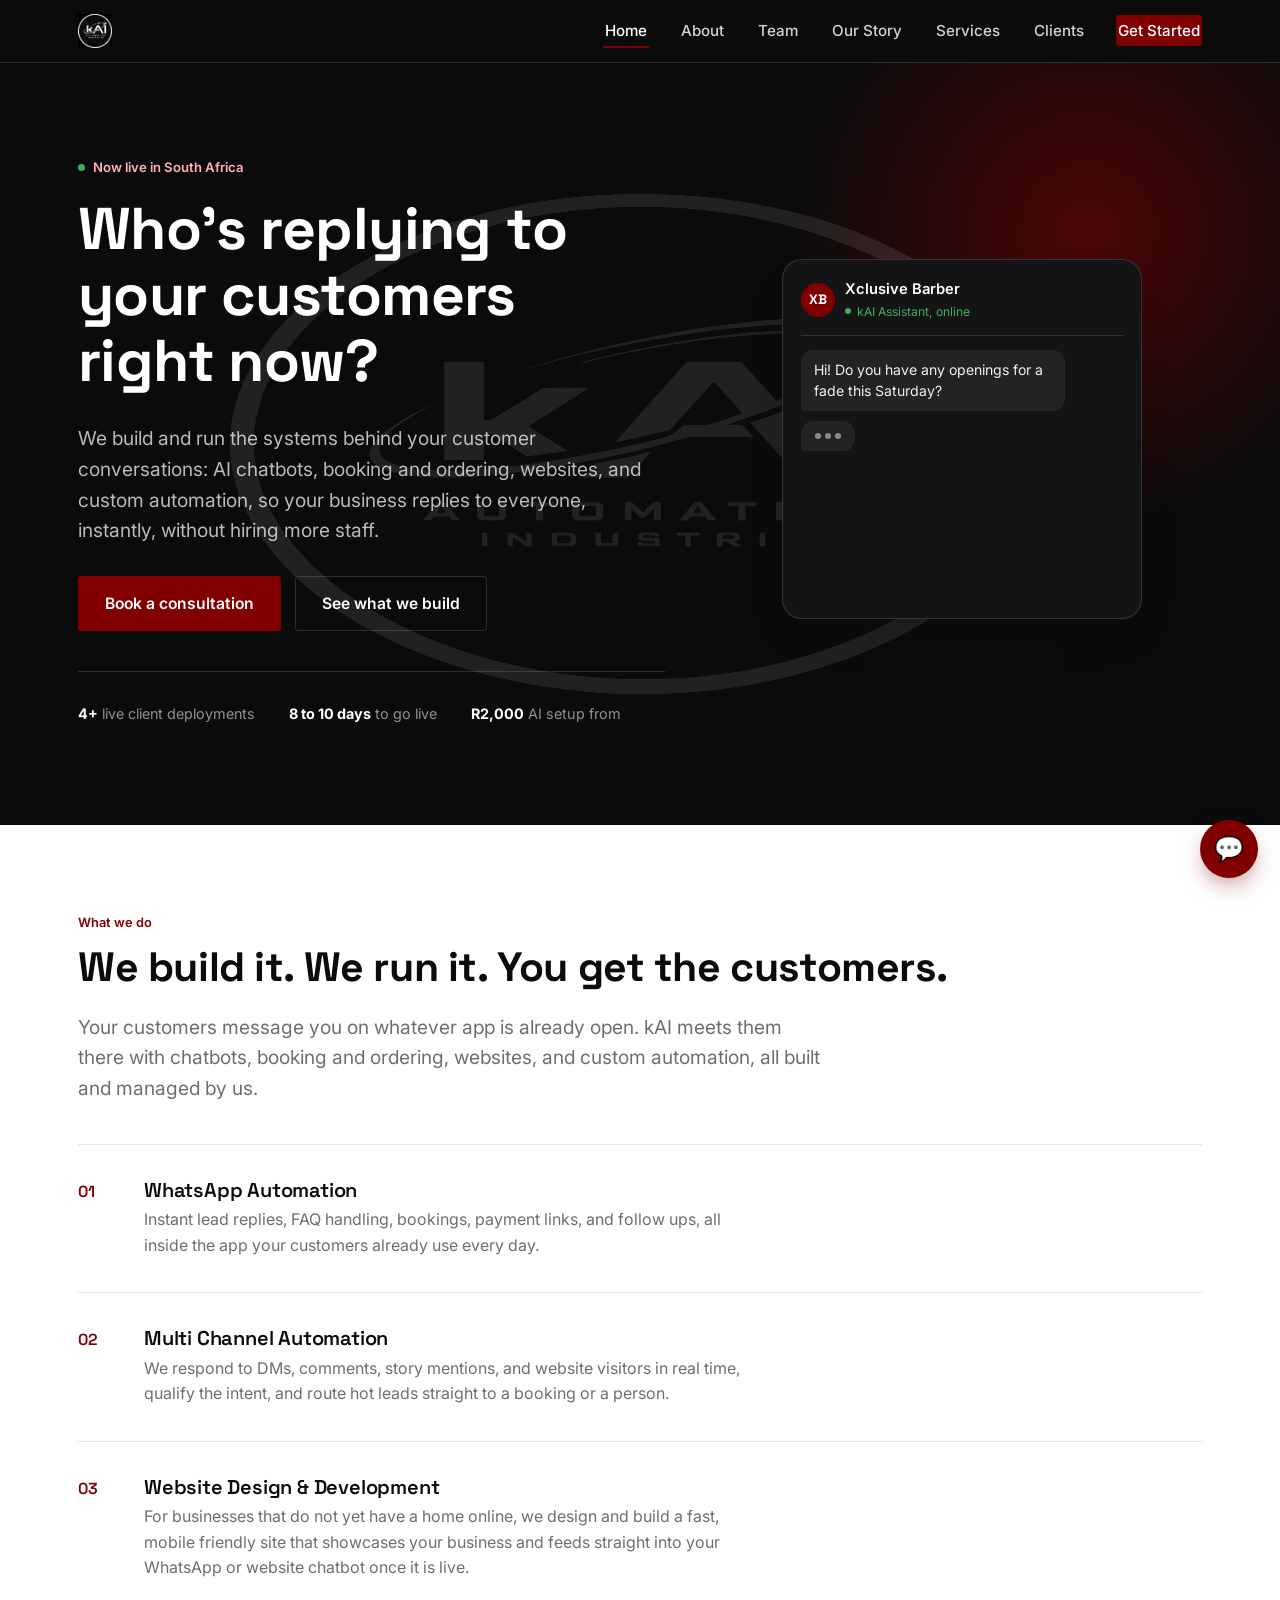
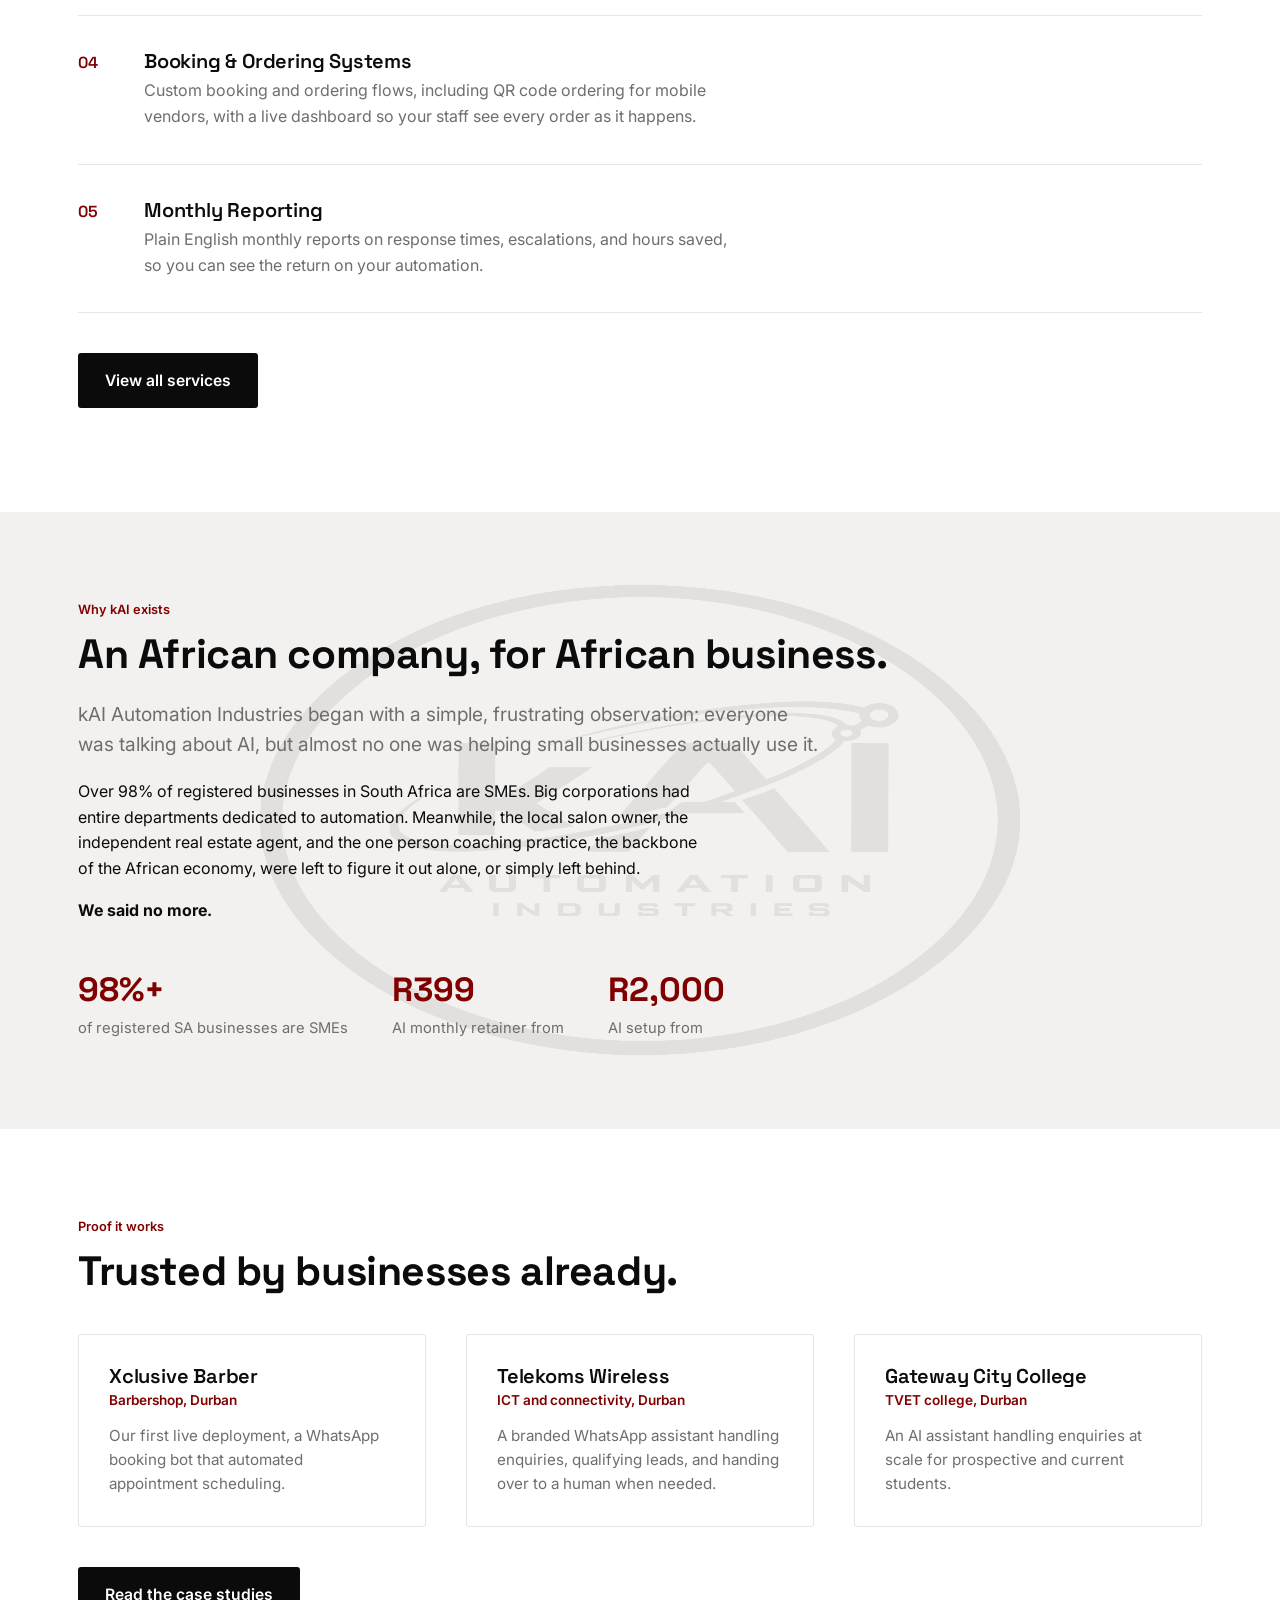
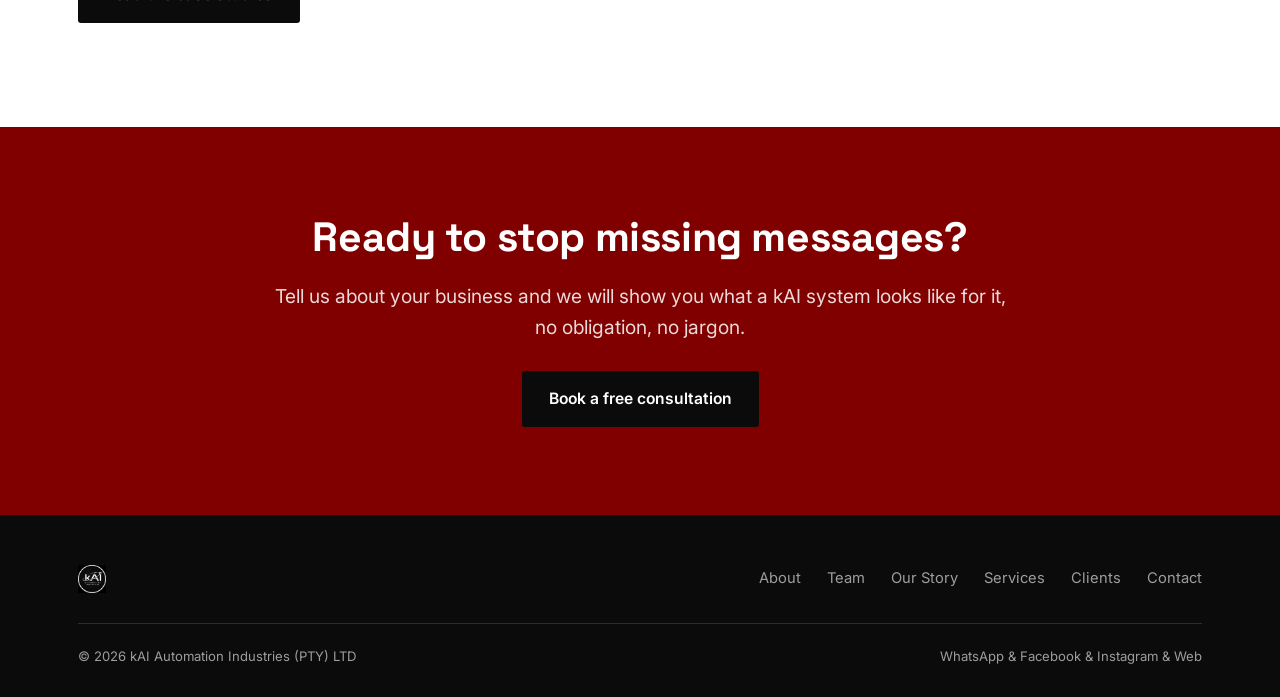
==== index.html @ 9ff00476 "kAI-Site First deployment" ====
<!DOCTYPE html>
<html lang="en">
<head>
<meta charset="UTF-8">
<meta name="viewport" content="width=device-width, initial-scale=1.0">
<title>kAI Automation Industries | AI Chatbots &amp; Automation for South African SMEs</title>
<meta name="description" content="AI automation, WhatsApp systems, websites and business workflows built for South African SMEs.">
<link rel="stylesheet" href="styles.css">
</head>
<body>
<header class="site-header">
<nav class="nav">
<a href="index.html" class="nav-brand"><img src="assets/kai-logo.png" alt="kAI Automation Industries logo"></a>
<button class="nav-toggle" aria-label="Toggle navigation" aria-expanded="false">&#9776;</button>
<ul class="nav-links"><li><a href="index.html" aria-current="page" class="">Home</a></li><li><a href="about.html" class="">About</a></li><li><a href="team.html" class="">Team</a></li><li><a href="story.html" class="">Our Story</a></li><li><a href="services.html" class="">Services</a></li><li><a href="clients.html" class="">Clients</a></li><li><a href="contact.html" class="nav-cta">Get Started</a></li></ul>
</nav>
</header><section class="hero">
<div class="hero-logo-watermark" aria-hidden="true"></div>
<div class="container hero-grid">
<div>
<div class="hero-kicker"><span class="dot"></span> Now live in South Africa</div>
<h1>Who's replying to your customers right now?</h1>
<p class="lead">We build and run the systems behind your customer conversations: AI chatbots, booking and ordering, websites, and custom automation, so your business replies to everyone, instantly, without hiring more staff.</p>
<div class="hero-actions"><a href="contact.html" class="btn btn-primary">Book a consultation</a><a href="services.html" class="btn btn-outline">See what we build</a></div>
<div class="trust-strip"><span><strong>4+</strong> live client deployments</span><span><strong>8 to 10 days</strong> to go live</span><span><strong>R2,000</strong> AI setup from</span></div>
</div>
<div><div class="phone"><div class="phone-head"><div class="phone-avatar">XB</div><div><div class="name">Xclusive Barber</div><div class="status"><span class="dot"></span> kAI Assistant, online</div></div></div><div class="phone-body" id="heroPhoneBody"></div></div></div>
</div>
</section>

<section class="section">
<div class="container">
<div class="eyebrow">What we do</div>
<h2>We build it. We run it. You get the customers.</h2>
<p class="lead">Your customers message you on whatever app is already open. kAI meets them there with chatbots, booking and ordering, websites, and custom automation, all built and managed by us.</p>
<div class="divider-list mt-40">
<div class="service-row"><span class="idx">01</span><div><h3>WhatsApp Automation</h3><p>Instant lead replies, FAQ handling, bookings, payment links, and follow ups, all inside the app your customers already use every day.</p></div></div>
<div class="service-row"><span class="idx">02</span><div><h3>Multi Channel Automation</h3><p>We respond to DMs, comments, story mentions, and website visitors in real time, qualify the intent, and route hot leads straight to a booking or a person.</p></div></div>
<div class="service-row"><span class="idx">03</span><div><h3>Website Design &amp; Development</h3><p>For businesses that do not yet have a home online, we design and build a fast, mobile friendly site that showcases your business and feeds straight into your WhatsApp or website chatbot once it is live.</p></div></div>
<div class="service-row"><span class="idx">04</span><div><h3>Booking &amp; Ordering Systems</h3><p>Custom booking and ordering flows, including QR code ordering for mobile vendors, with a live dashboard so your staff see every order as it happens.</p></div></div>
<div class="service-row"><span class="idx">05</span><div><h3>Monthly Reporting</h3><p>Plain English monthly reports on response times, escalations, and hours saved, so you can see the return on your automation.</p></div></div>
</div>
<p class="mt-40"><a href="services.html" class="btn btn-ink">View all services</a></p>
</div>
</section>

<section class="section section--surface logo-watermark">
<div class="container">
<div class="eyebrow">Why kAI exists</div>
<h2>An African company, for African business.</h2>
<p class="lead measure">kAI Automation Industries began with a simple, frustrating observation: everyone was talking about AI, but almost no one was helping small businesses actually use it.</p>
<p class="measure">Over 98% of registered businesses in South Africa are SMEs. Big corporations had entire departments dedicated to automation. Meanwhile, the local salon owner, the independent real estate agent, and the one person coaching practice, the backbone of the African economy, were left to figure it out alone, or simply left behind.</p>
<p class="measure"><strong>We said no more.</strong></p>
<div class="stat-row mt-40"><div class="stat"><div class="num">98%+</div><div class="label">of registered SA businesses are SMEs</div></div><div class="stat"><div class="num">R399</div><div class="label">AI monthly retainer from</div></div><div class="stat"><div class="num">R2,000</div><div class="label">AI setup from</div></div></div>
</div>
</section>

<section class="section">
<div class="container">
<div class="eyebrow">Proof it works</div>
<h2>Trusted by businesses already.</h2>
<div class="grid grid--3 mt-40">
<div class="client-card"><h3>Xclusive Barber</h3><div class="sector">Barbershop, Durban</div><p>Our first live deployment, a WhatsApp booking bot that automated appointment scheduling.</p></div>
<div class="client-card"><h3>Telekoms Wireless</h3><div class="sector">ICT and connectivity, Durban</div><p>A branded WhatsApp assistant handling enquiries, qualifying leads, and handing over to a human when needed.</p></div>
<div class="client-card"><h3>Gateway City College</h3><div class="sector">TVET college, Durban</div><p>An AI assistant handling enquiries at scale for prospective and current students.</p></div>
</div>
<p class="mt-40"><a href="clients.html" class="btn btn-ink">Read the case studies</a></p>
</div>
</section>

<section class="section section--maroon center">
<div class="container"><h2>Ready to stop missing messages?</h2><p class="lead" style="color:rgba(255,255,255,0.85);margin-left:auto;margin-right:auto;">Tell us about your business and we will show you what a kAI system looks like for it, no obligation, no jargon.</p><a href="contact.html" class="btn btn-ink" style="margin-top:10px;">Book a free consultation</a></div>
</section><footer class="site-footer">
<div class="container">
<div class="footer-top">
<div class="footer-brand"><img src="assets/kai-logo.png" alt="kAI Automation Industries logo"></div>
<ul class="footer-links">
<li><a href="about.html">About</a></li><li><a href="team.html">Team</a></li><li><a href="story.html">Our Story</a></li><li><a href="services.html">Services</a></li><li><a href="clients.html">Clients</a></li><li><a href="contact.html">Contact</a></li>
</ul>
</div>
<div class="footer-bottom">
<span>&copy; <span id="year"></span> kAI Automation Industries (PTY) LTD</span>
<span>WhatsApp &amp; Facebook &amp; Instagram &amp; Web</span>
</div>
</div>
</footer>
<div class="kai-widget" id="kaiWidget">
<div class="kai-widget-panel">
<div class="kai-widget-header"><span class="dot"></span><div><div class="title">kAI Assistant</div><div class="sub">Typically replies in seconds</div></div></div>
<div class="kai-widget-body"><div class="bubble in">Hi, I'm the kAI assistant. Ask me about pricing, channels, or booking a demo.</div></div>
<div class="kai-widget-quick">
<button class="kai-chip" data-key="pricing">What does it cost?</button>
<button class="kai-chip" data-key="channels">Which platforms?</button>
<button class="kai-chip" data-key="demo">Book a demo</button>
<button class="kai-chip" data-key="human">Talk to a human</button>
</div>
</div>
<button class="kai-widget-btn" aria-label="Open kAI assistant">&#128172;</button>
</div>
<script src="script.js"></script>
</body></html>
---- styles.css ----
/* ============================================================
   kAI Automation Industries — shared stylesheet
   Tokens: maroon #800000, ink #0B0B0C, white #FFFFFF,
   warm surface #F3F1EF, quiet text #6E6E6E, signal green #3FAE58
   Type: Space Grotesk (display) / Inter (body)
   ============================================================ */

@import url('https://fonts.googleapis.com/css2?family=Space+Grotesk:wght@500;600;700&family=Inter:wght@400;500;600;700&display=swap');

:root{
  --maroon: #800000;
  --maroon-deep: #5c0000;
  --ink: #0b0b0c;
  --white: #ffffff;
  --surface: #f3f1ef;
  --quiet: #6e6e6e;
  --line: rgba(11,11,12,0.10);
  --line-on-dark: rgba(255,255,255,0.14);
  --signal: #3fae58;
  --shadow: 0 20px 40px -20px rgba(11,11,12,0.35);
  --maxw: 1180px;
  --radius: 3px;
}

*, *::before, *::after{ box-sizing: border-box; }
html{ scroll-behavior: smooth; }
@media (prefers-reduced-motion: reduce){
  html{ scroll-behavior: auto; }
  *, *::before, *::after{ animation-duration: 0.001ms !important; animation-iteration-count: 1 !important; transition-duration: 0.001ms !important; }
}

body{
  margin: 0;
  background: var(--white);
  color: var(--ink);
  font-family: 'Inter', -apple-system, BlinkMacSystemFont, 'Segoe UI', sans-serif;
  font-size: 16px;
  line-height: 1.6;
  -webkit-font-smoothing: antialiased;
}

h1,h2,h3,h4{
  font-family: 'Space Grotesk', 'Inter', sans-serif;
  font-weight: 700;
  line-height: 1.12;
  margin: 0 0 0.5em;
  letter-spacing: -0.01em;
}
h1{ font-size: clamp(2.4rem, 4.6vw, 4.1rem); }
h2{ font-size: clamp(1.8rem, 3.2vw, 2.6rem); }
h3{ font-size: 1.25rem; font-weight: 600; }
p{ margin: 0 0 1em; }
p.lead{ font-size: 1.2rem; color: var(--quiet); max-width: 62ch; }
.measure{ max-width: 62ch; }
a{ color: inherit; }
img{ max-width: 100%; display: block; }
ul{ margin: 0; padding: 0; list-style: none; }

:focus-visible{ outline: 3px solid var(--maroon); outline-offset: 2px; }

.container{
  max-width: var(--maxw);
  margin: 0 auto;
  padding: 0 28px;
}

.section{ padding: 88px 0; }
.section--tight{ padding: 56px 0; }
.section--dark{ background: var(--ink); color: var(--white); }
.section--surface{ background: var(--surface); }
.section--maroon{ background: var(--maroon); color: var(--white); }

.eyebrow{
  font-size: 0.8rem;
  color: var(--maroon);
  font-weight: 600;
  margin: 0 0 0.9em;
}
.section--dark .eyebrow, .section--maroon .eyebrow{ color: #ff9a9a; }

.grid{ display: grid; gap: 40px; }
.grid--2{ grid-template-columns: 1fr 1fr; }
.grid--3{ grid-template-columns: repeat(3, 1fr); }
@media (max-width: 860px){
  .grid--2, .grid--3{ grid-template-columns: 1fr; }
}

/* Buttons */
.btn{
  display: inline-flex;
  align-items: center;
  gap: 10px;
  padding: 14px 26px;
  border-radius: var(--radius);
  font-weight: 600;
  font-size: 0.98rem;
  text-decoration: none;
  border: 1.5px solid transparent;
  cursor: pointer;
  transition: transform 0.15s ease, background 0.15s ease, border-color 0.15s ease;
}
.btn:hover{ transform: translateY(-1px); }
.btn-primary{ background: var(--maroon); color: var(--white); }
.btn-primary:hover{ background: var(--maroon-deep); }
.btn-outline{ background: transparent; color: var(--white); border-color: var(--line-on-dark); }
.btn-outline:hover{ border-color: var(--white); }
.btn-ink{ background: var(--ink); color: var(--white); }
.btn-ink:hover{ background: #222; }

/* Header / Nav */
.site-header{
  position: sticky; top: 0; z-index: 100;
  background: var(--ink);
  border-bottom: 1px solid var(--line-on-dark);
}
.nav{
  display: flex; align-items: center; justify-content: space-between;
  padding: 14px 28px;
  max-width: var(--maxw); margin: 0 auto;
}
.nav-brand{ display: flex; align-items: center; gap: 10px; text-decoration: none; }
.nav-brand img{ height: 34px; width: auto; }
.nav-links{ display: flex; gap: 30px; align-items: center; }
.nav-links a{
  color: rgba(255,255,255,0.82);
  text-decoration: none;
  font-size: 0.95rem;
  font-weight: 500;
  padding: 6px 2px;
  border-bottom: 2px solid transparent;
  transition: color 0.15s ease, border-color 0.15s ease;
}
.nav-links a:hover, .nav-links a[aria-current="page"]{ color: var(--white); border-color: var(--maroon); }
.nav-cta{ color: var(--white) !important; background: var(--maroon); padding: 9px 18px; border-radius: var(--radius); border-bottom: none !important; }
.nav-toggle{
  display: none; background: none; border: none; color: var(--white);
  font-size: 1.6rem; cursor: pointer; padding: 4px 8px;
}
@media (max-width: 780px){
  .nav-toggle{ display: block; }
  .nav-links{
    position: absolute; top: 100%; left: 0; right: 0;
    background: var(--ink); flex-direction: column; align-items: flex-start;
    gap: 0; padding: 8px 28px 20px;
    border-bottom: 1px solid var(--line-on-dark);
    display: none;
  }
  .nav-links.is-open{ display: flex; }
  .nav-links a{ width: 100%; padding: 12px 0; border-bottom: 1px solid var(--line-on-dark); }
  .nav-cta{ margin-top: 8px; text-align: center; }
}

/* Hero */
.hero{
  background: var(--ink); color: var(--white);
  padding: 90px 0 100px;
  position: relative;
  overflow: hidden;
}
.hero::before{
  content: "";
  position: absolute; inset: -20% -10% auto auto;
  width: 640px; height: 640px;
  background: radial-gradient(circle, rgba(128,0,0,0.55), rgba(128,0,0,0) 65%);
  pointer-events: none;
}
.hero-grid{
  display: grid; grid-template-columns: 1.1fr 0.9fr; gap: 56px; align-items: center;
  position: relative; z-index: 1;
}
@media (max-width: 900px){ .hero-grid{ grid-template-columns: 1fr; } }
.hero-kicker{
  display: inline-flex; align-items: center; gap: 8px;
  font-size: 0.82rem; color: #ffb3b3; font-weight: 600;
  margin-bottom: 18px;
}
.hero-kicker .dot{ width: 7px; height: 7px; border-radius: 50%; background: var(--signal); }
.hero p.lead{ color: rgba(255,255,255,0.72); }
.hero-actions{ display: flex; gap: 14px; margin-top: 30px; flex-wrap: wrap; }

/* Trust strip */
.trust-strip{
  display: flex; flex-wrap: wrap; gap: 14px 34px; align-items: center;
  padding-top: 30px; margin-top: 40px; border-top: 1px solid var(--line-on-dark);
}
.trust-strip span{ font-size: 0.9rem; color: rgba(255,255,255,0.55); }
.trust-strip strong{ color: var(--white); }

/* Phone / chat demo (hero) */
.phone{
  background: #141416;
  border: 1px solid var(--line-on-dark);
  border-radius: 20px;
  padding: 18px;
  box-shadow: var(--shadow);
  max-width: 360px; margin: 0 auto;
}
.phone-head{
  display: flex; align-items: center; gap: 10px;
  padding-bottom: 14px; margin-bottom: 14px;
  border-bottom: 1px solid var(--line-on-dark);
}
.phone-avatar{
  width: 34px; height: 34px; border-radius: 50%;
  background: var(--maroon); color: var(--white);
  display: flex; align-items: center; justify-content: center;
  font-weight: 700; font-family: 'Space Grotesk', sans-serif; font-size: 0.85rem;
}
.phone-head .name{ font-weight: 600; font-size: 0.92rem; }
.phone-head .status{ font-size: 0.76rem; color: var(--signal); display:flex; align-items:center; gap:6px; }
.phone-head .status .dot{ width: 6px; height: 6px; border-radius: 50%; background: var(--signal); }
.phone-body{ display: flex; flex-direction: column; gap: 10px; min-height: 250px; }
.bubble{
  max-width: 82%;
  padding: 10px 13px;
  border-radius: 12px;
  font-size: 0.88rem;
  line-height: 1.45;
  opacity: 0; transform: translateY(6px);
  animation: bubble-in 0.35s ease forwards;
}
@keyframes bubble-in{ to{ opacity: 1; transform: none; } }
.bubble.in{ background: #232326; color: #f1f1f1; align-self: flex-start; border-bottom-left-radius: 3px; }
.bubble.out{ background: var(--maroon); color: var(--white); align-self: flex-end; border-bottom-right-radius: 3px; }
.typing{
  align-self: flex-start; display: flex; gap: 4px; padding: 12px 14px;
  background: #232326; border-radius: 12px; border-bottom-left-radius: 3px;
  opacity: 0; animation: bubble-in 0.3s ease forwards;
}
.typing span{ width: 6px; height: 6px; border-radius: 50%; background: #8a8a8a; animation: typing-bounce 1.1s infinite ease-in-out; }
.typing span:nth-child(2){ animation-delay: 0.15s; }
.typing span:nth-child(3){ animation-delay: 0.3s; }
@keyframes typing-bounce{ 0%,60%,100%{ transform: translateY(0); opacity:0.5; } 30%{ transform: translateY(-4px); opacity:1; } }

/* Cards / lists */
.stat-row{ display: flex; flex-wrap: wrap; gap: 44px; }
.stat{ min-width: 140px; }
.stat .num{ font-family: 'Space Grotesk', sans-serif; font-weight: 700; font-size: 2.1rem; color: var(--maroon); }
.section--dark .stat .num, .section--maroon .stat .num{ color: var(--white); }
.stat .label{ color: var(--quiet); font-size: 0.92rem; }
.section--dark .stat .label{ color: rgba(255,255,255,0.6); }

.divider-list > *{ border-top: 1px solid var(--line); padding: 34px 0; }
.divider-list > *:last-child{ border-bottom: 1px solid var(--line); }

.service-row{ display: grid; grid-template-columns: 44px 1fr; gap: 22px; }
.service-row .idx{ font-family: 'Space Grotesk', sans-serif; color: var(--maroon); font-weight: 600; }
.service-row h3{ margin-bottom: 6px; }
.service-row p{ color: var(--quiet); margin-bottom: 0; max-width: 60ch; }

/* Timeline */
.timeline{ position: relative; padding-left: 40px; }
.timeline::before{
  content: ""; position: absolute; left: 11px; top: 6px; bottom: 6px; width: 2px;
  background: var(--line);
}
.timeline-item{ position: relative; padding-bottom: 40px; }
.timeline-item:last-child{ padding-bottom: 0; }
.timeline-item::before{
  content: attr(data-step);
  position: absolute; left: -40px; top: 0;
  width: 24px; height: 24px; border-radius: 50%;
  background: var(--maroon); color: var(--white);
  font-family: 'Space Grotesk', sans-serif; font-size: 0.72rem; font-weight: 700;
  display: flex; align-items: center; justify-content: center;
}
.timeline-item h3{ margin-bottom: 6px; }
.timeline-item p{ color: var(--quiet); margin-bottom: 0; }

/* Founder cards */
.founder{
  display: grid; grid-template-columns: 120px 1fr; gap: 24px; align-items: start;
  padding: 30px 0; border-top: 1px solid var(--line);
}
.founder:last-child{ border-bottom: 1px solid var(--line); }
.founder-photo{
  width: 120px; height: 120px; border-radius: 50%;
  background: var(--surface);
  display: flex; align-items: center; justify-content: center;
  font-family: 'Space Grotesk', sans-serif; font-weight: 700; font-size: 1.6rem;
  color: var(--maroon); border: 2px solid var(--line);
}
.founder h3{ margin-bottom: 2px; }
.founder .role{ color: var(--maroon); font-weight: 600; font-size: 0.9rem; margin-bottom: 10px; }
.founder ul li{ position: relative; padding-left: 16px; color: var(--quiet); margin-bottom: 6px; font-size: 0.95rem; }
.founder ul li::before{ content: "—"; position: absolute; left: 0; color: var(--maroon); }

/* Team cards */
.team-card{
  border: 1px solid var(--line); border-radius: 6px; overflow: hidden;
  background: var(--white);
  transition: transform 0.2s ease, box-shadow 0.2s ease;
}
.team-card:hover{ transform: translateY(-5px); box-shadow: var(--shadow); }
.team-photo{
  aspect-ratio: 1 / 1; background: var(--surface);
  display: flex; align-items: center; justify-content: center;
  font-family: 'Space Grotesk', sans-serif; font-weight: 700; font-size: 2.2rem;
  color: var(--maroon); border-bottom: 1px solid var(--line);
  letter-spacing: 0.02em;
}
.team-card-body{ padding: 24px; }
.team-card h3{ margin-bottom: 2px; }
.team-card .role{ color: var(--maroon); font-weight: 600; font-size: 0.85rem; margin-bottom: 14px; }
.team-card ul li{ position: relative; padding-left: 16px; color: var(--quiet); font-size: 0.89rem; margin-bottom: 8px; line-height: 1.45; }
.team-card ul li::before{ content: "\2014"; position: absolute; left: 0; color: var(--maroon); }

/* Client cards */
.client-card{
  border: 1px solid var(--line); border-radius: var(--radius);
  padding: 30px; background: var(--white);
}
.client-card h3{ margin-bottom: 2px; }
.client-card .sector{ font-size: 0.85rem; color: var(--maroon); font-weight: 600; margin-bottom: 12px; }
.client-card p{ color: var(--quiet); margin-bottom: 0; font-size: 0.95rem; }

/* Impact rows */
.impact-row{ display: grid; grid-template-columns: 260px 1fr; gap: 30px; padding: 30px 0; border-top: 1px solid var(--line-on-dark); }
.impact-row:last-child{ border-bottom: 1px solid var(--line-on-dark); }
.impact-row h3{ color: var(--white); }
.impact-row p{ color: rgba(255,255,255,0.7); margin-bottom: 0; }
@media (max-width: 700px){ .impact-row{ grid-template-columns: 1fr; gap: 8px; } }

/* Forms */
.form-field{ margin-bottom: 20px; }
.form-field label{ display: block; font-size: 0.88rem; font-weight: 600; margin-bottom: 6px; }
.form-field input, .form-field textarea{
  width: 100%; padding: 12px 14px; border: 1.5px solid var(--line);
  border-radius: var(--radius); font-family: inherit; font-size: 0.96rem;
  background: var(--white); color: var(--ink);
}
.form-field input:focus, .form-field textarea:focus{ border-color: var(--maroon); outline: none; }
.form-note{ font-size: 0.85rem; color: var(--quiet); margin-top: 14px; }

.contact-block{ display: flex; gap: 16px; align-items: flex-start; padding: 18px 0; border-top: 1px solid var(--line-on-dark); }
.contact-block:last-child{ border-bottom: 1px solid var(--line-on-dark); }
.contact-block .k{ font-weight: 600; color: var(--white); min-width: 110px; }
.contact-block .v{ color: rgba(255,255,255,0.75); }

/* Footer */
.site-footer{ background: var(--ink); color: rgba(255,255,255,0.6); padding: 50px 0 30px; }
.footer-top{ display: flex; justify-content: space-between; flex-wrap: wrap; gap: 30px; padding-bottom: 30px; border-bottom: 1px solid var(--line-on-dark); }
.footer-brand{ display: flex; align-items: center; gap: 10px; }
.footer-brand img{ height: 28px; }
.footer-links{ display: flex; gap: 26px; flex-wrap: wrap; }
.footer-links a{ color: rgba(255,255,255,0.6); text-decoration: none; font-size: 0.92rem; }
.footer-links a:hover{ color: var(--white); }
.footer-bottom{ padding-top: 22px; font-size: 0.82rem; display: flex; justify-content: space-between; flex-wrap: wrap; gap: 10px; }

/* Chatbot widget */
.kai-widget{ position: fixed; right: 22px; bottom: 22px; z-index: 200; font-family: 'Inter', sans-serif; }
.kai-widget-btn{
  width: 58px; height: 58px; border-radius: 50%;
  background: var(--maroon); color: var(--white); border: none; cursor: pointer;
  box-shadow: 0 10px 26px -8px rgba(128,0,0,0.6);
  display: flex; align-items: center; justify-content: center; font-size: 1.5rem;
  transition: transform 0.15s ease;
}
.kai-widget-btn:hover{ transform: scale(1.06); }
.kai-widget-panel{
  position: absolute; bottom: 74px; right: 0;
  width: 320px; max-width: 84vw;
  background: var(--white); border-radius: 12px;
  box-shadow: var(--shadow); border: 1px solid var(--line);
  overflow: hidden;
  display: none; flex-direction: column;
}
.kai-widget.is-open .kai-widget-panel{ display: flex; }
.kai-widget-header{
  background: var(--ink); color: var(--white); padding: 14px 16px;
  display: flex; align-items: center; gap: 10px;
}
.kai-widget-header .dot{ width: 7px; height: 7px; border-radius: 50%; background: var(--signal); }
.kai-widget-header .title{ font-weight: 600; font-size: 0.92rem; }
.kai-widget-header .sub{ font-size: 0.74rem; color: rgba(255,255,255,0.6); }
.kai-widget-body{ padding: 14px 16px; display: flex; flex-direction: column; gap: 10px; max-height: 300px; overflow-y: auto; }
.kai-widget-body .bubble{ font-size: 0.85rem; opacity: 1; transform: none; animation: none; }
.kai-widget-quick{ display: flex; flex-wrap: wrap; gap: 8px; padding: 0 16px 14px; }
.kai-chip{
  border: 1.5px solid var(--line); background: var(--white); color: var(--ink);
  border-radius: 20px; padding: 7px 12px; font-size: 0.78rem; cursor: pointer;
  transition: border-color 0.15s ease, color 0.15s ease;
}
.kai-chip:hover{ border-color: var(--maroon); color: var(--maroon); }

/* Page hero (interior pages) */
.page-hero{ background: var(--ink); color: var(--white); padding: 64px 0 56px; }
.page-hero p.lead{ color: rgba(255,255,255,0.7); margin-bottom: 0; }

.center{ text-align: center; }
.mt-40{ margin-top: 40px; }


/* ============================================================
   kAI watermark + client case study presentation
   ============================================================ */
.logo-watermark{position:relative;overflow:hidden}
.logo-watermark::after{
  content:"";position:absolute;left:50%;top:50%;transform:translate(-50%,-50%);
  width:min(760px,78vw);height:min(470px,48vw);
  background:url("assets/kai-watermark-dark.png") center/100% 100% no-repeat;
  opacity:.075;pointer-events:none;z-index:0;
}
.logo-watermark > .container{position:relative;z-index:1}

.hero-logo-watermark{
  position:absolute;left:50%;top:50%;transform:translate(-50%,-50%);
  width:min(820px,86vw);height:min(500px,54vw);
  background:url("assets/kai-watermark-light.png") center/100% 100% no-repeat;
  opacity:.095;pointer-events:none;z-index:0;
}
.hero-grid{z-index:1}

.team-photo{overflow:hidden;padding:0}
.team-photo img{width:100%;height:100%;object-fit:cover}
.team-intro{font-size:.92rem;color:var(--quiet)}
.service-detail{display:grid;grid-template-columns:44px 1fr;gap:22px;padding:44px 0;border-top:1px solid var(--line)}
.service-detail:first-child{border-top:0}
.service-detail > .idx{font-family:'Space Grotesk',sans-serif;color:var(--maroon);font-weight:600}
.service-detail h2{margin-bottom:10px}
.service-detail p{color:var(--quiet);max-width:75ch}
.service-tagline{font-size:1.08rem!important;color:var(--ink)!important;font-weight:600}
.check-list{margin:18px 0 0}
.check-list li{position:relative;padding-left:25px;margin:9px 0;color:var(--quiet)}
.check-list li::before{content:"✓";position:absolute;left:0;color:var(--maroon);font-weight:700}
.price-box{border:1px solid var(--line);border-radius:8px;padding:22px;background:var(--white);display:flex;flex-direction:column;gap:3px}
.price-box strong{font-family:'Space Grotesk',sans-serif;font-size:2rem;color:var(--maroon)}
.price-box span{font-size:.85rem;color:var(--quiet)}
.pricing-grid{display:grid;grid-template-columns:repeat(2,1fr);gap:18px}
.section--dark .price-box{background:rgba(255,255,255,.06);border-color:rgba(255,255,255,.16)}
.section--dark .price-box strong{color:#fff}
.section--dark .price-box span{color:rgba(255,255,255,.68)}
.about-side{display:grid;gap:16px;align-content:start}
.pricing-icon-card{padding:24px;border:1px solid var(--line);border-radius:8px;background:var(--white)}
.pricing-icon-card .icon{width:38px;height:38px;border-radius:50%;display:flex;align-items:center;justify-content:center;background:var(--maroon);color:#fff;font-weight:700;margin-bottom:12px}
.pricing-icon-card strong{display:block;font-family:'Space Grotesk',sans-serif;font-size:1.55rem;color:var(--maroon)}
.pricing-icon-card p{color:var(--quiet);font-size:.9rem;margin:5px 0 0}
.problem-list{display:grid;grid-template-columns:repeat(2,1fr);gap:0 44px}
.problem-list > div{padding:26px 0;border-top:1px solid var(--line)}
.problem-list h3{margin-bottom:7px}
.problem-list p{color:var(--quiet);margin:0}
.closing-line{font-family:'Space Grotesk',sans-serif;font-size:1.4rem;font-weight:700;margin-top:28px;color:var(--maroon)}
.story-media{display:grid;gap:18px;align-content:start}
.story-media img{width:100%;border-radius:8px;box-shadow:var(--shadow)}

/* Clients page */
.clients-intro{padding-bottom:46px}
.clients-list{padding-top:28px}
.client-case{display:grid;grid-template-columns:1.08fr .92fr;gap:64px;align-items:center;padding:76px 0;border-top:1px solid var(--line)}
.client-case:first-child{border-top:0;padding-top:0}
.client-case--reverse .client-case-media{order:2}
.client-case--reverse .client-case-copy{order:1}
.client-case-copy h2{font-size:clamp(2rem,3.5vw,3rem);margin-bottom:5px}
.client-case-tag{color:var(--quiet);font-size:.92rem;margin-bottom:28px}
.client-case-block{margin-top:22px}
.client-case-block h3{font-size:.86rem;text-transform:uppercase;letter-spacing:.08em;color:var(--maroon);margin-bottom:7px}
.client-case-block p{color:var(--quiet);max-width:60ch;margin:0}
.client-result{margin-top:28px;padding:20px 22px;background:var(--surface);border-left:3px solid var(--maroon)}
.client-result span{display:block;font-size:.72rem;text-transform:uppercase;letter-spacing:.1em;color:var(--maroon);font-weight:700}
.client-result strong{display:block;font-family:'Space Grotesk',sans-serif;font-size:1.2rem;margin:4px 0}
.client-result p{margin:0;color:var(--quiet);font-size:.9rem}
.client-case-copy blockquote{margin:22px 0 0;padding:18px 20px;border-left:3px solid var(--ink);background:#faf9f7;font-weight:600;font-size:.94rem}
.client-case-media{min-width:0}
.client-case-media > img{width:100%;display:block;object-fit:cover;border-radius:10px;border:1px solid var(--line);box-shadow:var(--shadow);background:var(--ink)}
.client-case-media--wide > img{aspect-ratio:16/9;object-fit:cover}
.client-case-media--portrait{display:flex;justify-content:center}
.client-case-media--portrait > img{width:min(100%,430px);aspect-ratio:4/5;object-fit:cover}
.client-case-media--square{display:flex;justify-content:center}
.client-case-media--square > img{width:min(100%,500px);aspect-ratio:1/1;object-fit:cover}
.client-case-thumbs{display:grid;grid-template-columns:1fr 1fr;gap:14px;margin-top:14px}
.client-case-thumbs img{width:100%;height:230px;object-fit:cover;border-radius:8px;border:1px solid var(--line);background:var(--ink)}
.client-case:nth-child(4) .client-case-thumbs{grid-template-columns:1fr}
.client-case:nth-child(4) .client-case-thumbs img{height:auto;max-height:520px;object-fit:contain}

.contact-card{padding:38px;border-radius:8px}
.contact-card p{color:rgba(255,255,255,.72)}
.contact-card .pricing-grid{margin-top:28px}
.contact-card .eyebrow{color:#ff9a9a}

@media (max-width:800px){
  .hero-logo-watermark{width:520px;height:520px;opacity:.065}
  .pricing-grid,.problem-list,.case-study{grid-template-columns:1fr}
  .case-images{grid-template-columns:1fr 1fr}
  .service-detail{grid-template-columns:32px 1fr}
  .logo-watermark::after{width:350px;height:350px;left:50%;right:auto}
}
@media (max-width:520px){
  .case-images{grid-template-columns:1fr}
  .team-photo{aspect-ratio:1/1}
}

@media (max-width:900px){
  .hero-logo-watermark{width:760px;height:470px;opacity:.08}
  .pricing-grid,.problem-list{grid-template-columns:1fr}
  .service-detail{grid-template-columns:32px 1fr}
  .logo-watermark::after{width:700px;height:430px}
  .client-case{grid-template-columns:1fr;gap:34px;padding:60px 0}
  .client-case--reverse .client-case-media,.client-case--reverse .client-case-copy{order:initial}
  .client-case-media--portrait,.client-case-media--square{justify-content:stretch}
  .client-case-media--portrait > img,.client-case-media--square > img{width:100%;max-width:none}
}
@media (max-width:520px){
  .hero-logo-watermark{width:620px;height:390px;opacity:.075}
  .logo-watermark::after{width:620px;height:390px}
  .client-case{padding:48px 0}
  .client-case-thumbs{grid-template-columns:1fr}
  .client-case-thumbs img{height:auto;max-height:480px;object-fit:contain}
}
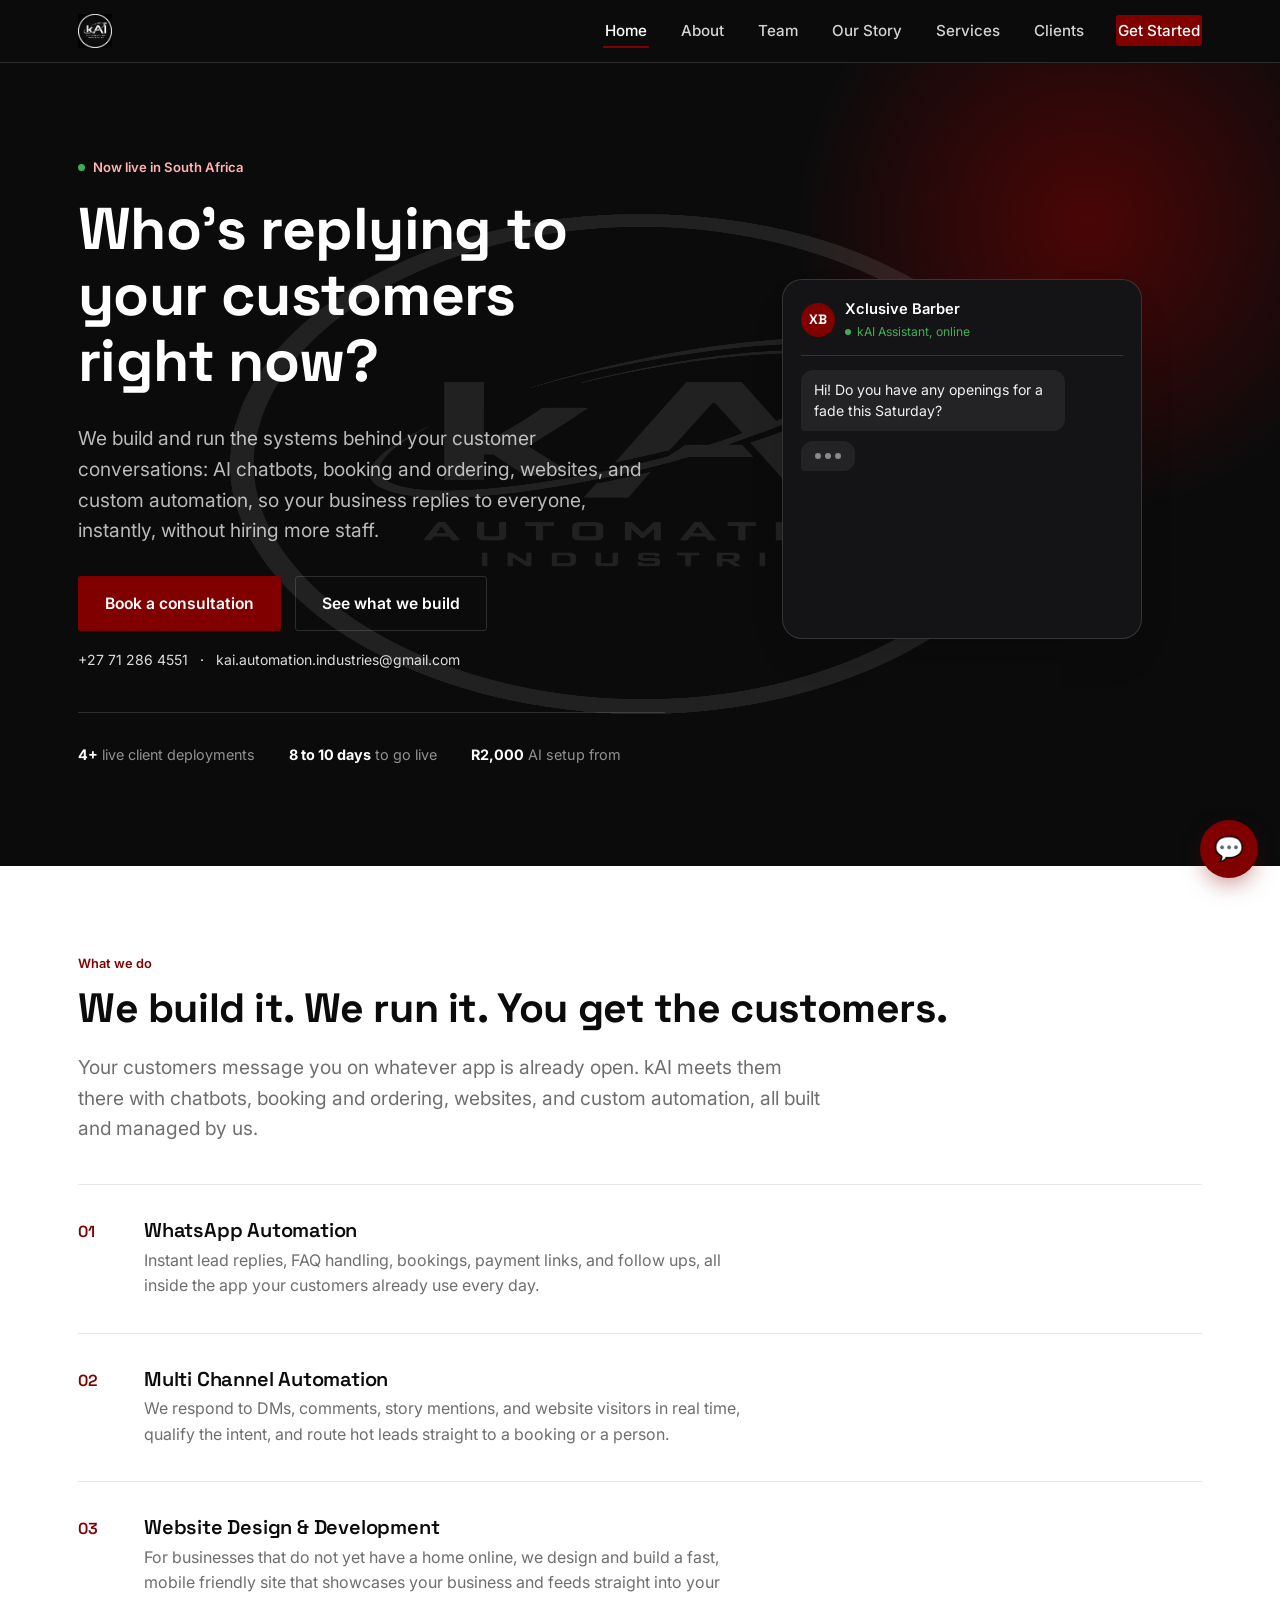
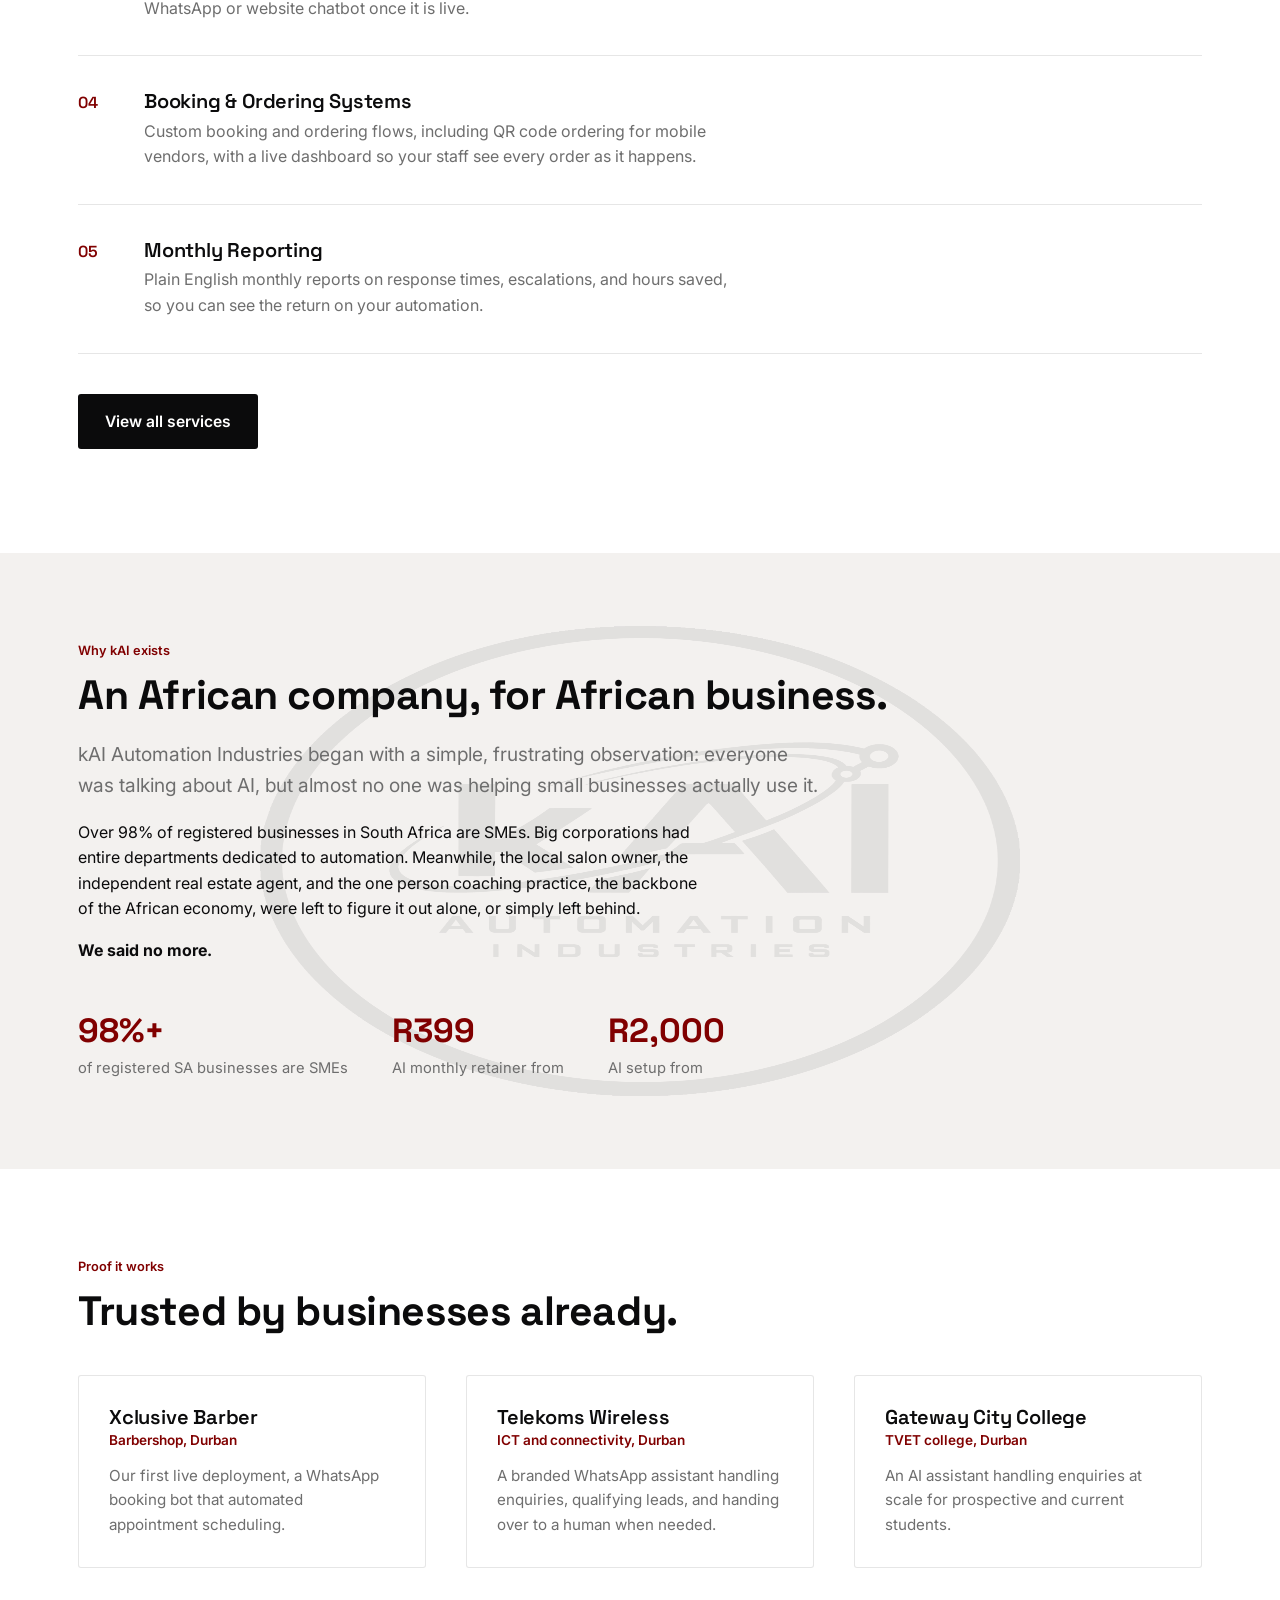
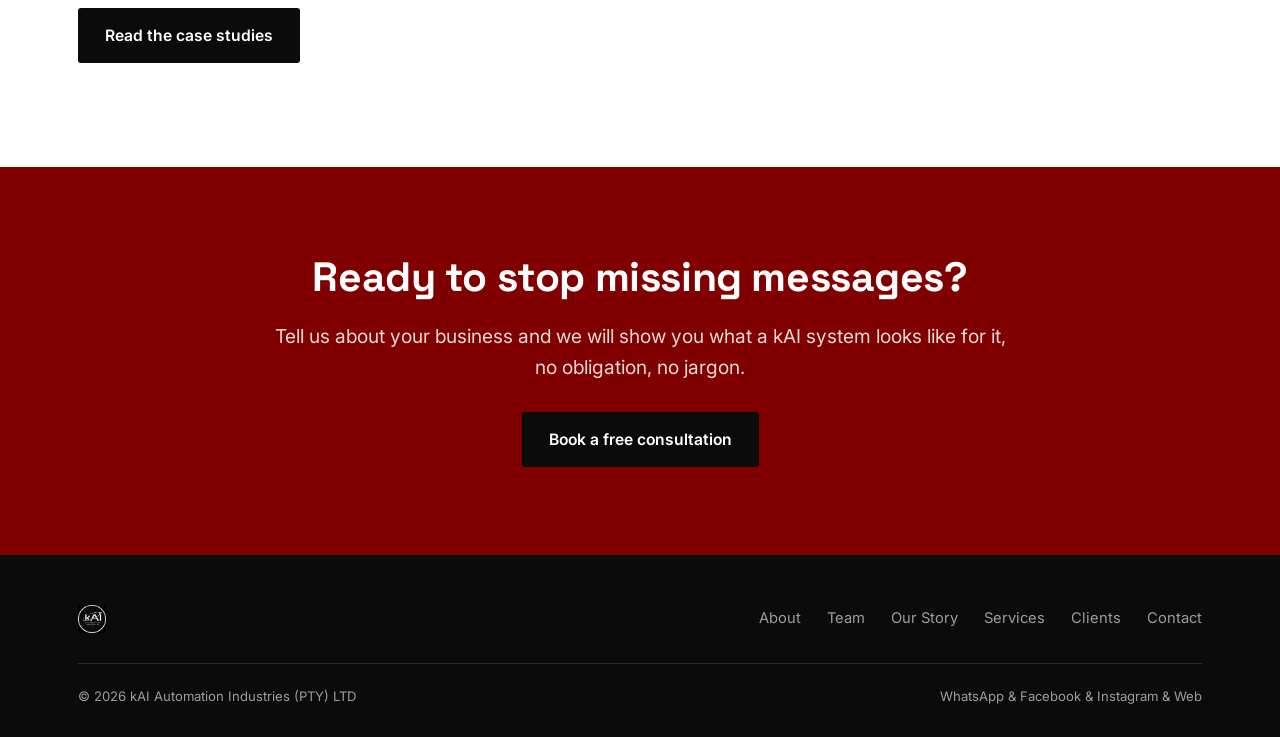
==== commit c82e017e: "added changes to mobile end" ====
--- a/index.html
+++ b/index.html
@@ -21,7 +21,7 @@
 <div class="hero-kicker"><span class="dot"></span> Now live in South Africa</div>
 <h1>Who's replying to your customers right now?</h1>
 <p class="lead">We build and run the systems behind your customer conversations: AI chatbots, booking and ordering, websites, and custom automation, so your business replies to everyone, instantly, without hiring more staff.</p>
-<div class="hero-actions"><a href="contact.html" class="btn btn-primary">Book a consultation</a><a href="services.html" class="btn btn-outline">See what we build</a></div>
+<div class="hero-actions"><a href="contact.html" class="btn btn-primary">Book a consultation</a><a href="services.html" class="btn btn-outline">See what we build</a></div><div class="hero-contact"><a href="tel:+27712864551">+27 71 286 4551</a><span>·</span><a href="mailto:kai.automation.industries@gmail.com">kai.automation.industries@gmail.com</a></div>
 <div class="trust-strip"><span><strong>4+</strong> live client deployments</span><span><strong>8 to 10 days</strong> to go live</span><span><strong>R2,000</strong> AI setup from</span></div>
 </div>
 <div><div class="phone"><div class="phone-head"><div class="phone-avatar">XB</div><div><div class="name">Xclusive Barber</div><div class="status"><span class="dot"></span> kAI Assistant, online</div></div></div><div class="phone-body" id="heroPhoneBody"></div></div></div>
--- a/styles.css
+++ b/styles.css
@@ -147,7 +147,7 @@
   }
   .nav-links.is-open{ display: flex; }
   .nav-links a{ width: 100%; padding: 12px 0; border-bottom: 1px solid var(--line-on-dark); }
-  .nav-cta{ margin-top: 8px; text-align: center; }
+  .nav-cta{ margin-top: 8px; text-align: center; width: auto !important; align-self: center; display: inline-block; padding: 10px 18px !important; }
 }
 
 /* Hero */
@@ -506,3 +506,5 @@
   .client-case-thumbs{grid-template-columns:1fr}
   .client-case-thumbs img{height:auto;max-height:480px;object-fit:contain}
 }
+
+.hero-contact{display:flex;flex-wrap:wrap;gap:8px 12px;align-items:center;margin-top:18px;font-size:14px}.hero-contact a{color:rgba(255,255,255,.86);text-decoration:none}.hero-contact a:hover{text-decoration:underline}
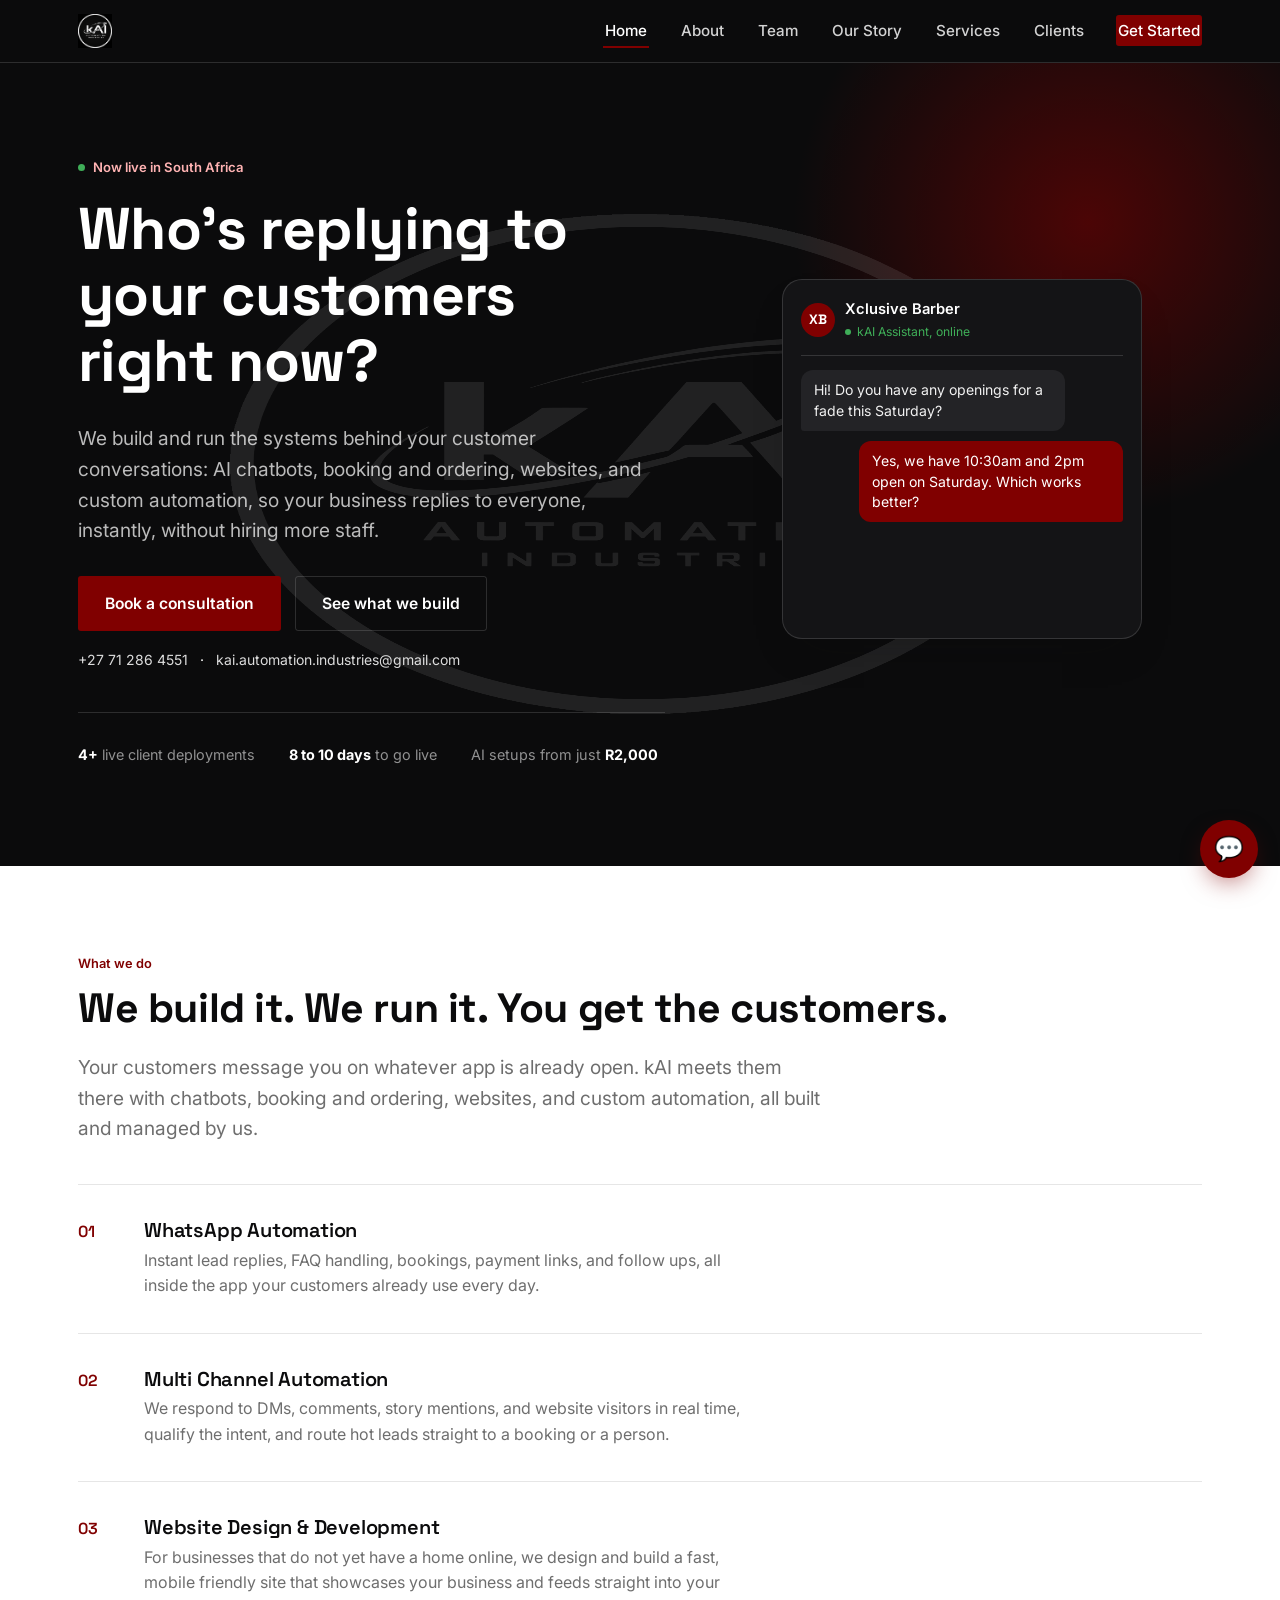
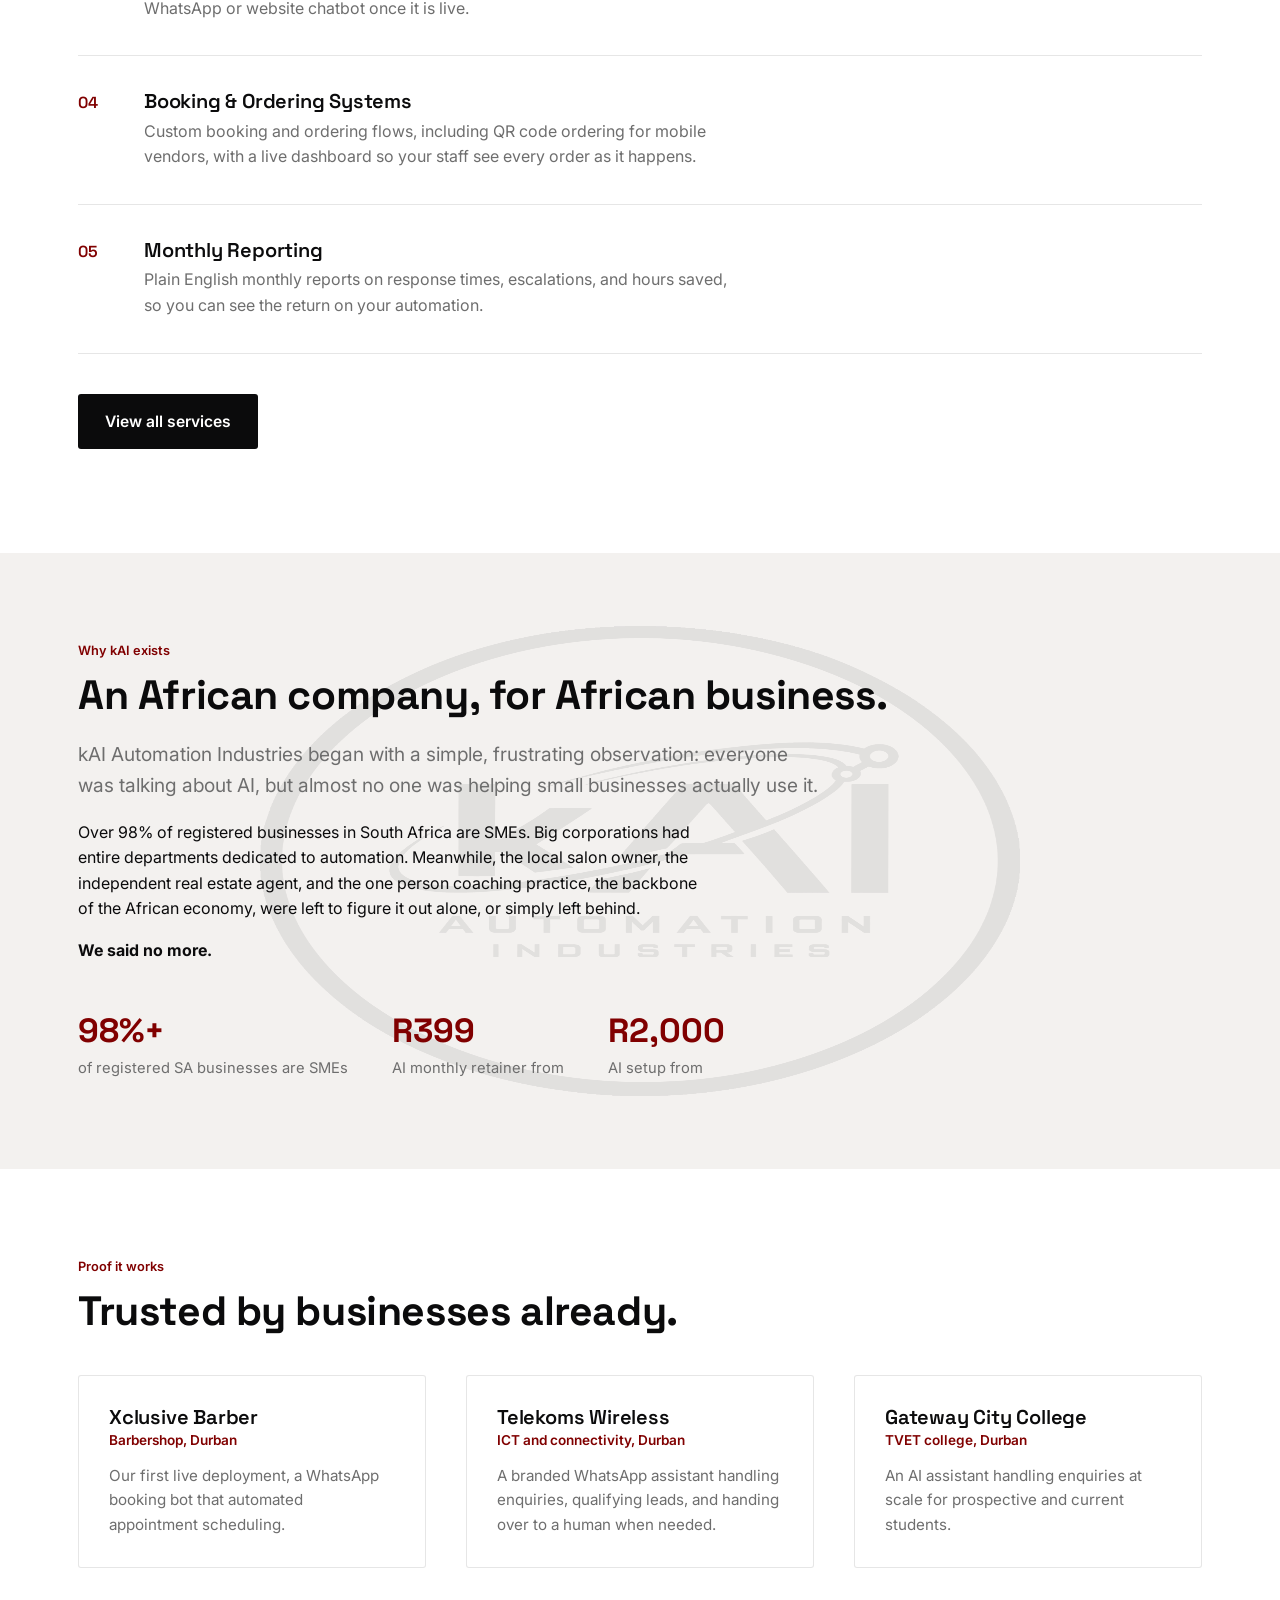
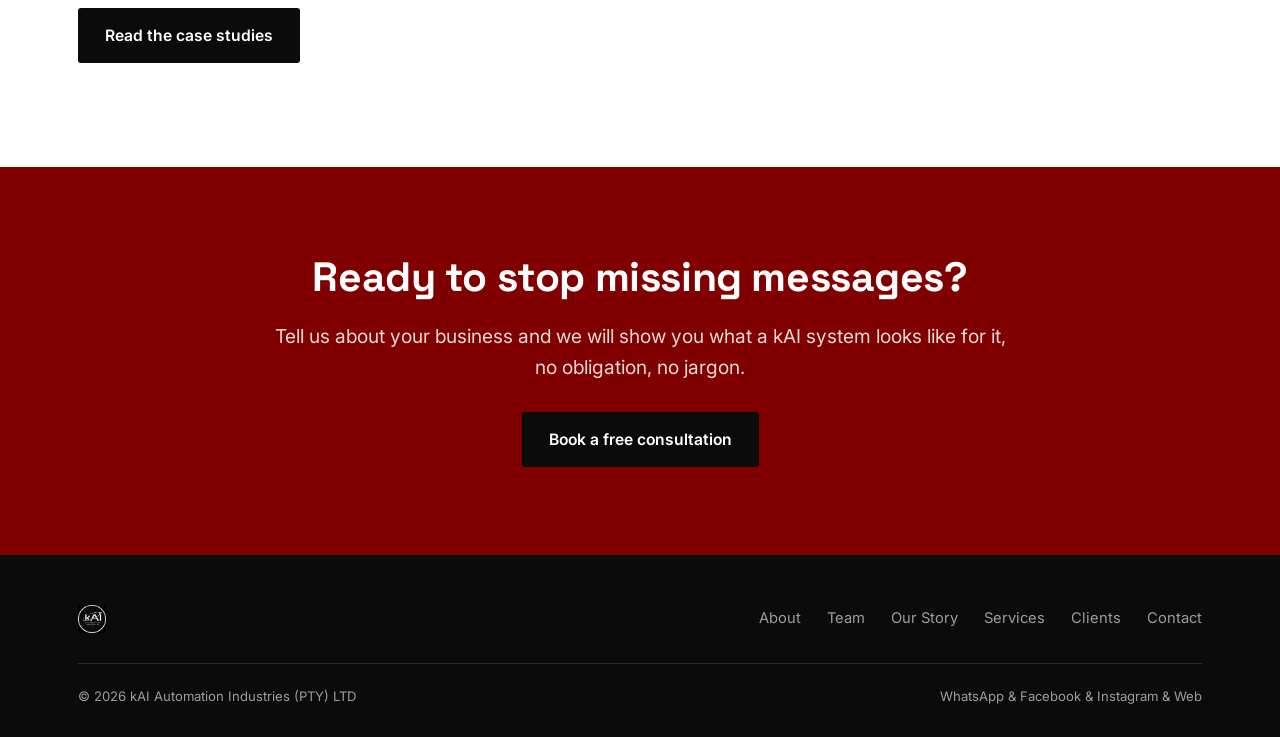
==== commit 9c8db74d: "added changes to the about and index files" ====
--- a/index.html
+++ b/index.html
@@ -22,7 +22,7 @@
 <h1>Who's replying to your customers right now?</h1>
 <p class="lead">We build and run the systems behind your customer conversations: AI chatbots, booking and ordering, websites, and custom automation, so your business replies to everyone, instantly, without hiring more staff.</p>
 <div class="hero-actions"><a href="contact.html" class="btn btn-primary">Book a consultation</a><a href="services.html" class="btn btn-outline">See what we build</a></div><div class="hero-contact"><a href="tel:+27712864551">+27 71 286 4551</a><span>·</span><a href="mailto:kai.automation.industries@gmail.com">kai.automation.industries@gmail.com</a></div>
-<div class="trust-strip"><span><strong>4+</strong> live client deployments</span><span><strong>8 to 10 days</strong> to go live</span><span><strong>R2,000</strong> AI setup from</span></div>
+<div class="trust-strip"><span><strong>4+</strong> live client deployments</span><span><strong>8 to 10 days</strong> to go live</span><span>AI setups from just <strong>R2,000</strong></span></div>
 </div>
 <div><div class="phone"><div class="phone-head"><div class="phone-avatar">XB</div><div><div class="name">Xclusive Barber</div><div class="status"><span class="dot"></span> kAI Assistant, online</div></div></div><div class="phone-body" id="heroPhoneBody"></div></div></div>
 </div>
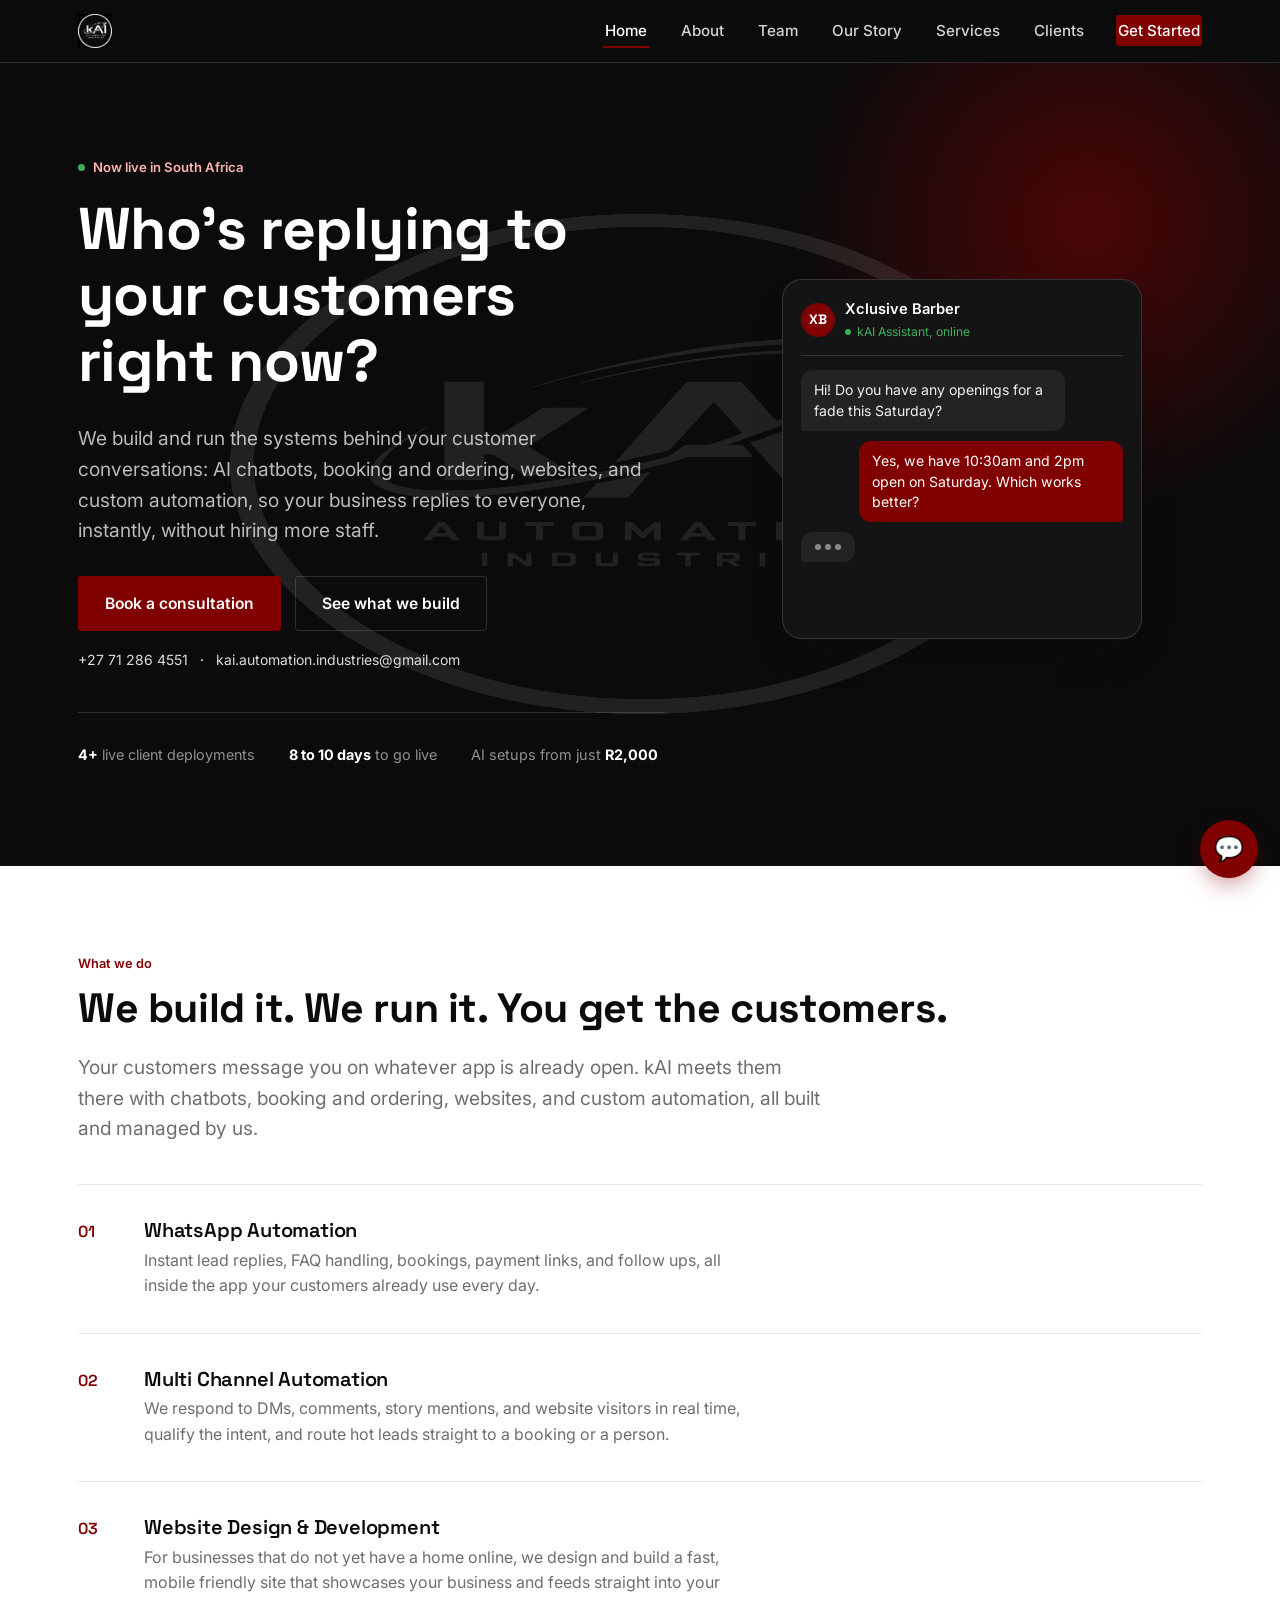
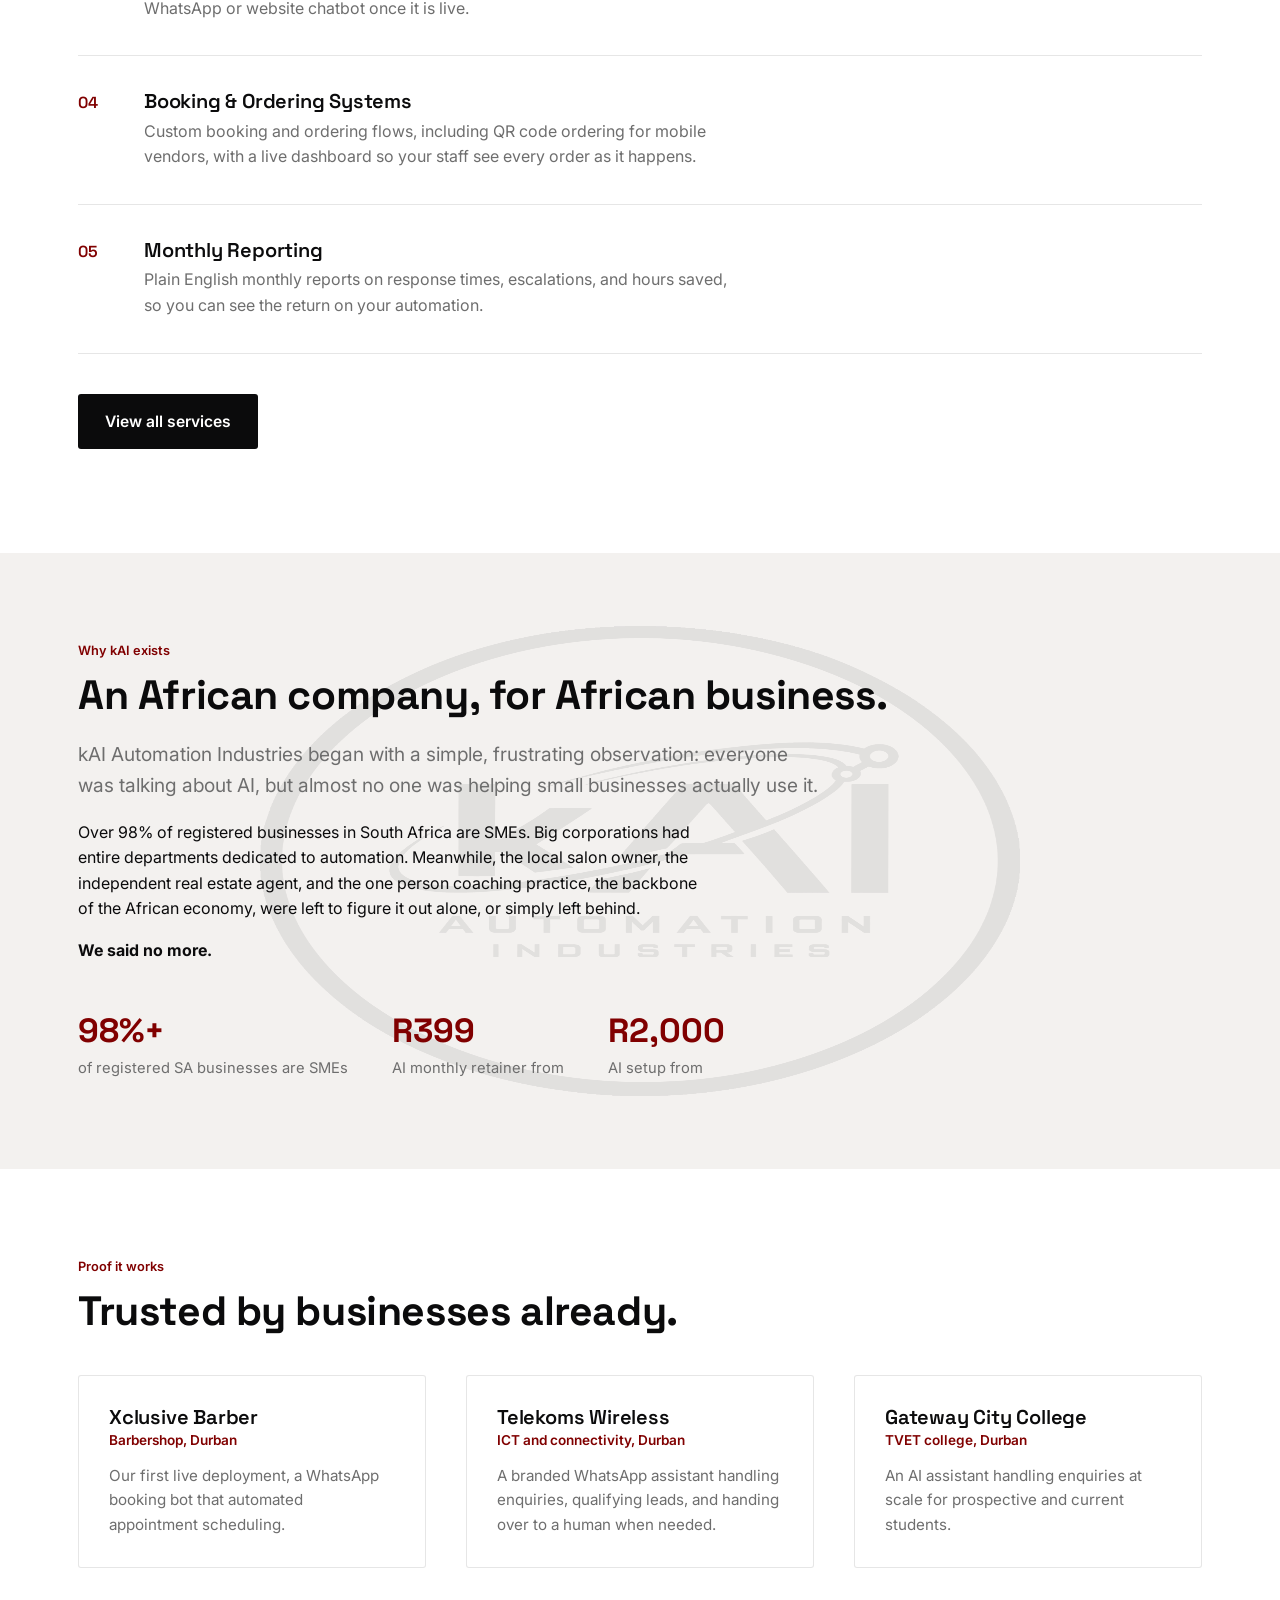
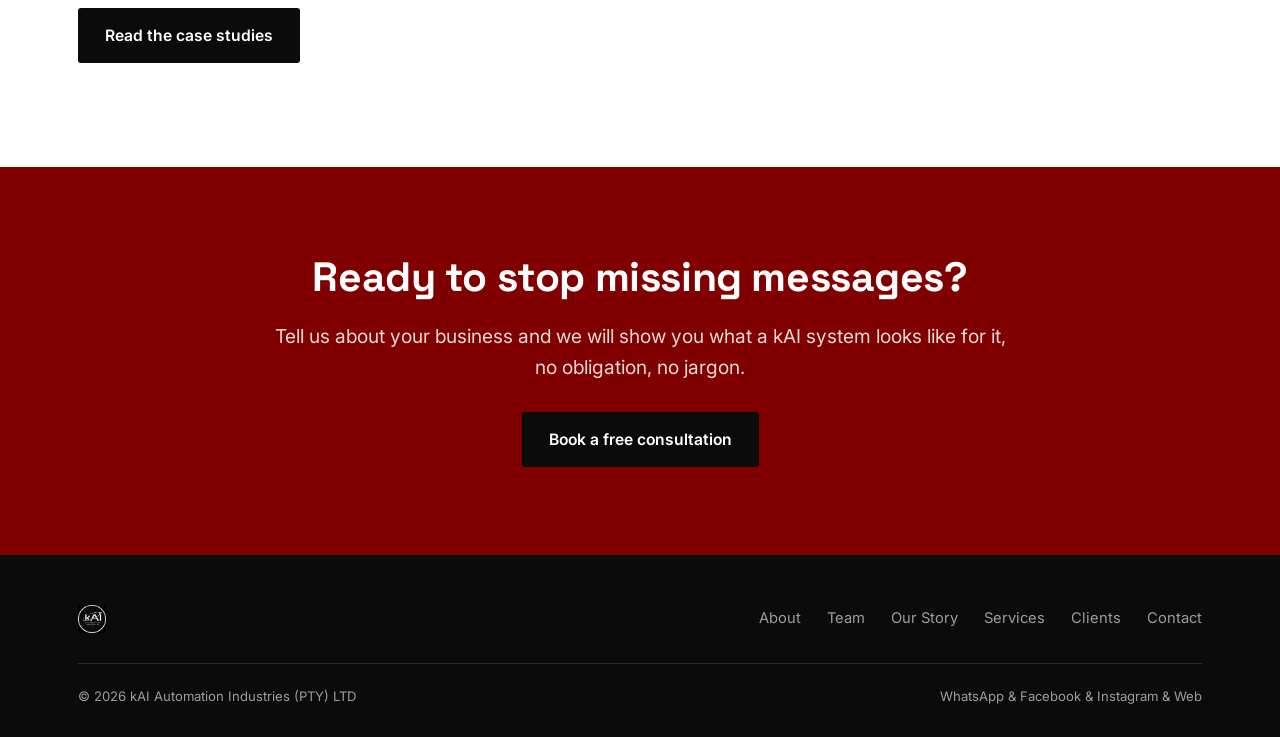
==== commit 7c6ae908: "Update index.html" ====
--- a/index.html
+++ b/index.html
@@ -1,6 +1,7 @@
 <!DOCTYPE html>
 <html lang="en">
 <head>
+<link rel="icon" type="image/png" href="/assets/kai-logo.png">
 <meta charset="UTF-8">
 <meta name="viewport" content="width=device-width, initial-scale=1.0">
 <title>kAI Automation Industries | AI Chatbots &amp; Automation for South African SMEs</title>
@@ -98,4 +99,4 @@
 <button class="kai-widget-btn" aria-label="Open kAI assistant">&#128172;</button>
 </div>
 <script src="script.js"></script>
-</body></html>+</body></html>
